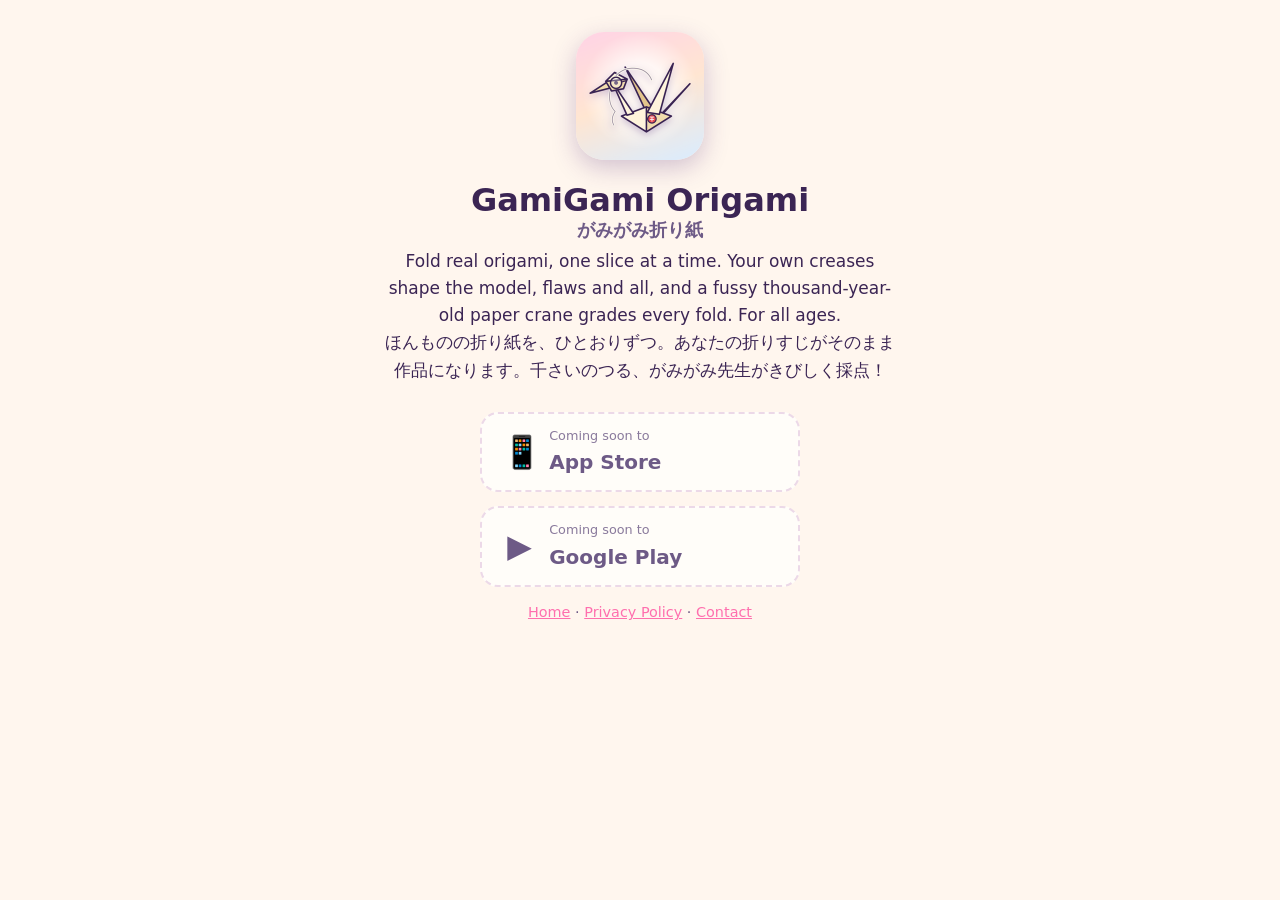
==== get/index.html @ c8dcb5fe "Add the /get page (App Store / Google Play, coming soon until live) and the app icon Co-Authored-By:" ====
<!doctype html>
<html lang="en">
<head>
  <meta charset="utf-8" />
  <meta name="viewport" content="width=device-width, initial-scale=1" />
  <title>Get GamiGami Origami</title>
  <meta name="description" content="Fold real origami, one slice at a time. Get GamiGami Origami (がみがみ折り紙) for iPhone, iPad and Android." />
  <!-- Link previews (Messages, LINE, X…) -->
  <meta property="og:title" content="GamiGami Origami · がみがみ折り紙" />
  <meta property="og:description" content="Fold real origami, one slice at a time, with a fussy thousand-year-old paper crane for a teacher." />
  <meta property="og:image" content="https://gamigamiorigami.github.io/icon.png" />
  <meta property="og:url" content="https://gamigamiorigami.github.io/get/" />
  <meta name="twitter:card" content="summary" />
  <link rel="icon" href="../icon.png" />
  <link rel="apple-touch-icon" href="../icon.png" />
  <link rel="stylesheet" href="../style.css" />
  <script>
    /*
     * Where each store's button goes. Set `live: true` once that store's listing is published:
     * phones on that platform are then sent straight to it (add ?stay to the URL to see the page).
     * While a store isn't live, its button shows "Coming soon", or goes to `beta` (TestFlight's
     * public link / the Play testing opt-in link) when one is set.
     */
    const STORES = {
      ios: {
        url: 'https://apps.apple.com/app/id6831973641',
        live: false,
        beta: '', // e.g. 'https://testflight.apple.com/join/XXXXXXXX'
      },
      android: {
        url: 'https://play.google.com/store/apps/details?id=com.tomoliphant.gamigamiorigami',
        live: false,
        beta: '', // e.g. 'https://play.google.com/apps/testing/com.tomoliphant.gamigamiorigami'
      },
    };

    const ua = navigator.userAgent;
    // iPadOS reports itself as a Mac: tell them apart by touch.
    const platform = /iPhone|iPad|iPod/.test(ua) || (/Macintosh/.test(ua) && navigator.maxTouchPoints > 1)
      ? 'ios'
      : /Android/.test(ua) ? 'android' : 'other';
    const stay = new URLSearchParams(location.search).has('stay');
    if (platform !== 'other' && STORES[platform].live && !stay) location.replace(STORES[platform].url);
  </script>
  <style>
    .get { text-align: center; padding-top: 32px; }
    .get .icon { width: 128px; height: 128px; border-radius: 28px; box-shadow: 0 8px 24px rgba(80, 40, 120, 0.25); }
    .get h1 { margin-top: 0.4em; }
    .get .ja { display: block; font-size: 1.15rem; color: var(--soft); }
    .get .pitch { max-width: 30em; margin: 0 auto; }
    .stores { display: flex; flex-direction: column; align-items: center; gap: 14px; margin: 28px 0 12px; }
    .store {
      display: flex; align-items: center; gap: 12px;
      width: min(320px, 100%); padding: 12px 20px;
      border-radius: 18px; text-decoration: none;
      background: #1d1626; color: #fff; text-align: left;
      box-shadow: 0 6px 0 #000a;
    }
    .store .glyph { font-size: 2rem; line-height: 1; width: 2.2rem; text-align: center; }
    .store small { display: block; font-size: 0.8rem; opacity: 0.8; }
    .store b { font-size: 1.25rem; }
    .store.soon { background: var(--card); color: var(--soft); border: 2px dashed var(--line); box-shadow: none; pointer-events: none; }
    .store.yours { outline: 4px solid var(--accent); outline-offset: 3px; }
    .fine { color: var(--soft); font-size: 0.9rem; }
  </style>
</head>
<body>
  <main class="get">
    <img class="icon" src="../icon.png" alt="" width="128" height="128" />
    <h1>GamiGami Origami <span class="ja" lang="ja">がみがみ折り紙</span></h1>
    <p class="pitch">Fold real origami, one slice at a time. Your own creases shape the model, flaws and all, and a fussy thousand-year-old paper crane grades every fold. For all ages.</p>
    <p class="pitch" lang="ja">ほんものの折り紙を、ひとおりずつ。あなたの折りすじがそのまま作品になります。千さいのつる、がみがみ先生がきびしく採点！</p>

    <div class="stores">
      <a class="store" id="ios" href="#">
        <span class="glyph">📱</span>
        <span><small></small><b>App Store</b></span>
      </a>
      <a class="store" id="android" href="#">
        <span class="glyph">▶</span>
        <span><small></small><b>Google Play</b></span>
      </a>
    </div>
    <p class="fine"><a href="../">Home</a> · <a href="../privacy.html">Privacy Policy</a> · <a href="mailto:gamigamiorigamigame@gmail.com">Contact</a></p>
  </main>
  <script>
    for (const [id, store] of Object.entries(STORES)) {
      const a = document.getElementById(id);
      const label = a.querySelector('small');
      const target = store.live ? store.url : store.beta;
      if (target) a.href = target;
      else a.classList.add('soon');
      label.textContent = store.live
        ? (id === 'ios' ? 'Download on the' : 'Get it on')
        : store.beta ? 'Join the beta on' : 'Coming soon to';
      if (id === platform) a.classList.add('yours');
    }
  </script>
</body>
</html>
---- style.css ----
:root {
  --bg: #fff6ee;
  --card: #fffdf9;
  --ink: #3b2554;
  --soft: #6d5a86;
  --accent: #ff6fae;
  --line: #ecd9e8;
  color-scheme: light dark;
}
@media (prefers-color-scheme: dark) {
  :root {
    --bg: #1f1828;
    --card: #2a2136;
    --ink: #f3ecfb;
    --soft: #c3b4d8;
    --accent: #ff8cc0;
    --line: #463a56;
  }
}
* { box-sizing: border-box; }
body {
  margin: 0;
  background: var(--bg);
  color: var(--ink);
  font: 17px/1.6 system-ui, -apple-system, "Segoe UI", "Hiragino Sans", "Yu Gothic", sans-serif;
}
main { max-width: 760px; margin: 0 auto; padding: 24px 16px 64px; }
h1 { font-size: 2rem; line-height: 1.2; margin: 0.6em 0 0.2em; }
h2 { font-size: 1.25rem; margin: 1.8em 0 0.4em; }
a { color: var(--accent); }
.meta, .back { color: var(--soft); font-size: 0.95rem; }
.summary { background: var(--card); border: 2px solid var(--line); border-radius: 20px; padding: 4px 20px 8px; margin: 20px 0; }
.summary h2 { margin-top: 0.8em; }
li { margin: 0.35em 0; }
hr { border: 0; border-top: 2px dashed var(--line); margin: 48px 0; }
.hero { text-align: center; padding: 40px 0 8px; }
.hero .ja { display: block; font-size: 1.2rem; color: var(--soft); }
.links { display: flex; flex-wrap: wrap; gap: 12px; justify-content: center; margin: 24px 0; }
.links a { background: var(--card); border: 2px solid var(--line); border-radius: 999px; padding: 8px 18px; text-decoration: none; font-weight: 700; }
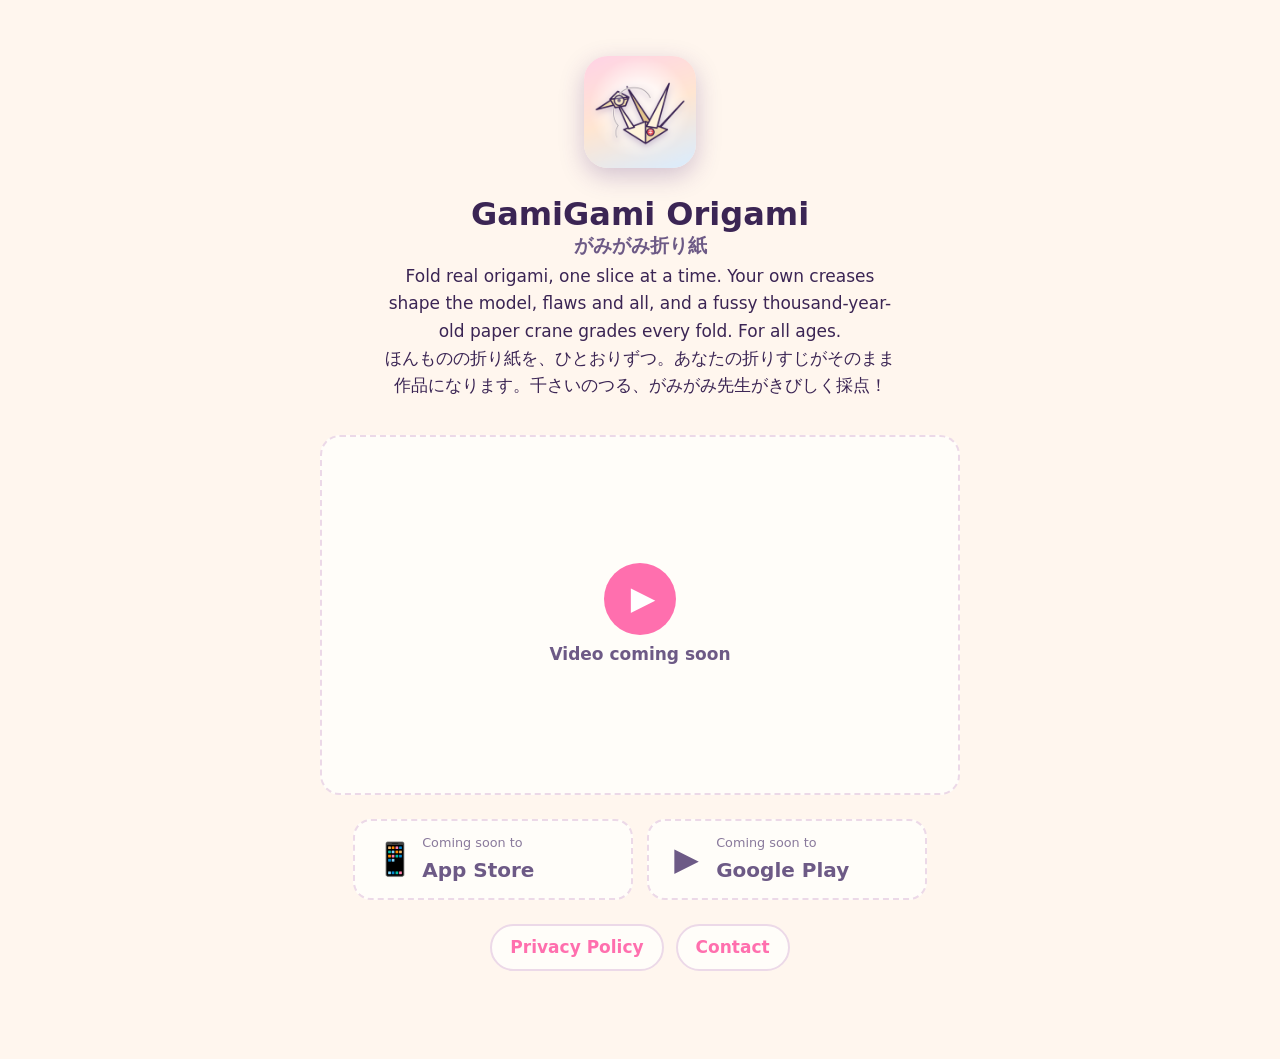
==== commit 702024bb: "Home page: game video placeholder with the store links under it; one Privacy Policy link; /get redir" ====
--- a/get/index.html
+++ b/get/index.html
@@ -2,99 +2,11 @@
 <html lang="en">
 <head>
   <meta charset="utf-8" />
-  <meta name="viewport" content="width=device-width, initial-scale=1" />
-  <title>Get GamiGami Origami</title>
-  <meta name="description" content="Fold real origami, one slice at a time. Get GamiGami Origami (がみがみ折り紙) for iPhone, iPad and Android." />
-  <!-- Link previews (Messages, LINE, X…) -->
-  <meta property="og:title" content="GamiGami Origami · がみがみ折り紙" />
-  <meta property="og:description" content="Fold real origami, one slice at a time, with a fussy thousand-year-old paper crane for a teacher." />
-  <meta property="og:image" content="https://gamigamiorigami.github.io/icon.png" />
-  <meta property="og:url" content="https://gamigamiorigami.github.io/get/" />
-  <meta name="twitter:card" content="summary" />
-  <link rel="icon" href="../icon.png" />
-  <link rel="apple-touch-icon" href="../icon.png" />
-  <link rel="stylesheet" href="../style.css" />
-  <script>
-    /*
-     * Where each store's button goes. Set `live: true` once that store's listing is published:
-     * phones on that platform are then sent straight to it (add ?stay to the URL to see the page).
-     * While a store isn't live, its button shows "Coming soon", or goes to `beta` (TestFlight's
-     * public link / the Play testing opt-in link) when one is set.
-     */
-    const STORES = {
-      ios: {
-        url: 'https://apps.apple.com/app/id6831973641',
-        live: false,
-        beta: '', // e.g. 'https://testflight.apple.com/join/XXXXXXXX'
-      },
-      android: {
-        url: 'https://play.google.com/store/apps/details?id=com.tomoliphant.gamigamiorigami',
-        live: false,
-        beta: '', // e.g. 'https://play.google.com/apps/testing/com.tomoliphant.gamigamiorigami'
-      },
-    };
-
-    const ua = navigator.userAgent;
-    // iPadOS reports itself as a Mac: tell them apart by touch.
-    const platform = /iPhone|iPad|iPod/.test(ua) || (/Macintosh/.test(ua) && navigator.maxTouchPoints > 1)
-      ? 'ios'
-      : /Android/.test(ua) ? 'android' : 'other';
-    const stay = new URLSearchParams(location.search).has('stay');
-    if (platform !== 'other' && STORES[platform].live && !stay) location.replace(STORES[platform].url);
-  </script>
-  <style>
-    .get { text-align: center; padding-top: 32px; }
-    .get .icon { width: 128px; height: 128px; border-radius: 28px; box-shadow: 0 8px 24px rgba(80, 40, 120, 0.25); }
-    .get h1 { margin-top: 0.4em; }
-    .get .ja { display: block; font-size: 1.15rem; color: var(--soft); }
-    .get .pitch { max-width: 30em; margin: 0 auto; }
-    .stores { display: flex; flex-direction: column; align-items: center; gap: 14px; margin: 28px 0 12px; }
-    .store {
-      display: flex; align-items: center; gap: 12px;
-      width: min(320px, 100%); padding: 12px 20px;
-      border-radius: 18px; text-decoration: none;
-      background: #1d1626; color: #fff; text-align: left;
-      box-shadow: 0 6px 0 #000a;
-    }
-    .store .glyph { font-size: 2rem; line-height: 1; width: 2.2rem; text-align: center; }
-    .store small { display: block; font-size: 0.8rem; opacity: 0.8; }
-    .store b { font-size: 1.25rem; }
-    .store.soon { background: var(--card); color: var(--soft); border: 2px dashed var(--line); box-shadow: none; pointer-events: none; }
-    .store.yours { outline: 4px solid var(--accent); outline-offset: 3px; }
-    .fine { color: var(--soft); font-size: 0.9rem; }
-  </style>
+  <!-- Snapshots shared from older builds link here: the store links now live on the home page. -->
+  <title>GamiGami Origami</title>
+  <link rel="canonical" href="https://gamigamiorigami.github.io/" />
+  <meta http-equiv="refresh" content="0; url=../" />
+  <script>location.replace('../');</script>
 </head>
-<body>
-  <main class="get">
-    <img class="icon" src="../icon.png" alt="" width="128" height="128" />
-    <h1>GamiGami Origami <span class="ja" lang="ja">がみがみ折り紙</span></h1>
-    <p class="pitch">Fold real origami, one slice at a time. Your own creases shape the model, flaws and all, and a fussy thousand-year-old paper crane grades every fold. For all ages.</p>
-    <p class="pitch" lang="ja">ほんものの折り紙を、ひとおりずつ。あなたの折りすじがそのまま作品になります。千さいのつる、がみがみ先生がきびしく採点！</p>
-
-    <div class="stores">
-      <a class="store" id="ios" href="#">
-        <span class="glyph">📱</span>
-        <span><small></small><b>App Store</b></span>
-      </a>
-      <a class="store" id="android" href="#">
-        <span class="glyph">▶</span>
-        <span><small></small><b>Google Play</b></span>
-      </a>
-    </div>
-    <p class="fine"><a href="../">Home</a> · <a href="../privacy.html">Privacy Policy</a> · <a href="mailto:gamigamiorigamigame@gmail.com">Contact</a></p>
-  </main>
-  <script>
-    for (const [id, store] of Object.entries(STORES)) {
-      const a = document.getElementById(id);
-      const label = a.querySelector('small');
-      const target = store.live ? store.url : store.beta;
-      if (target) a.href = target;
-      else a.classList.add('soon');
-      label.textContent = store.live
-        ? (id === 'ios' ? 'Download on the' : 'Get it on')
-        : store.beta ? 'Join the beta on' : 'Coming soon to';
-      if (id === platform) a.classList.add('yours');
-    }
-  </script>
-</body>
+<body><a href="../">GamiGami Origami</a></body>
 </html>
